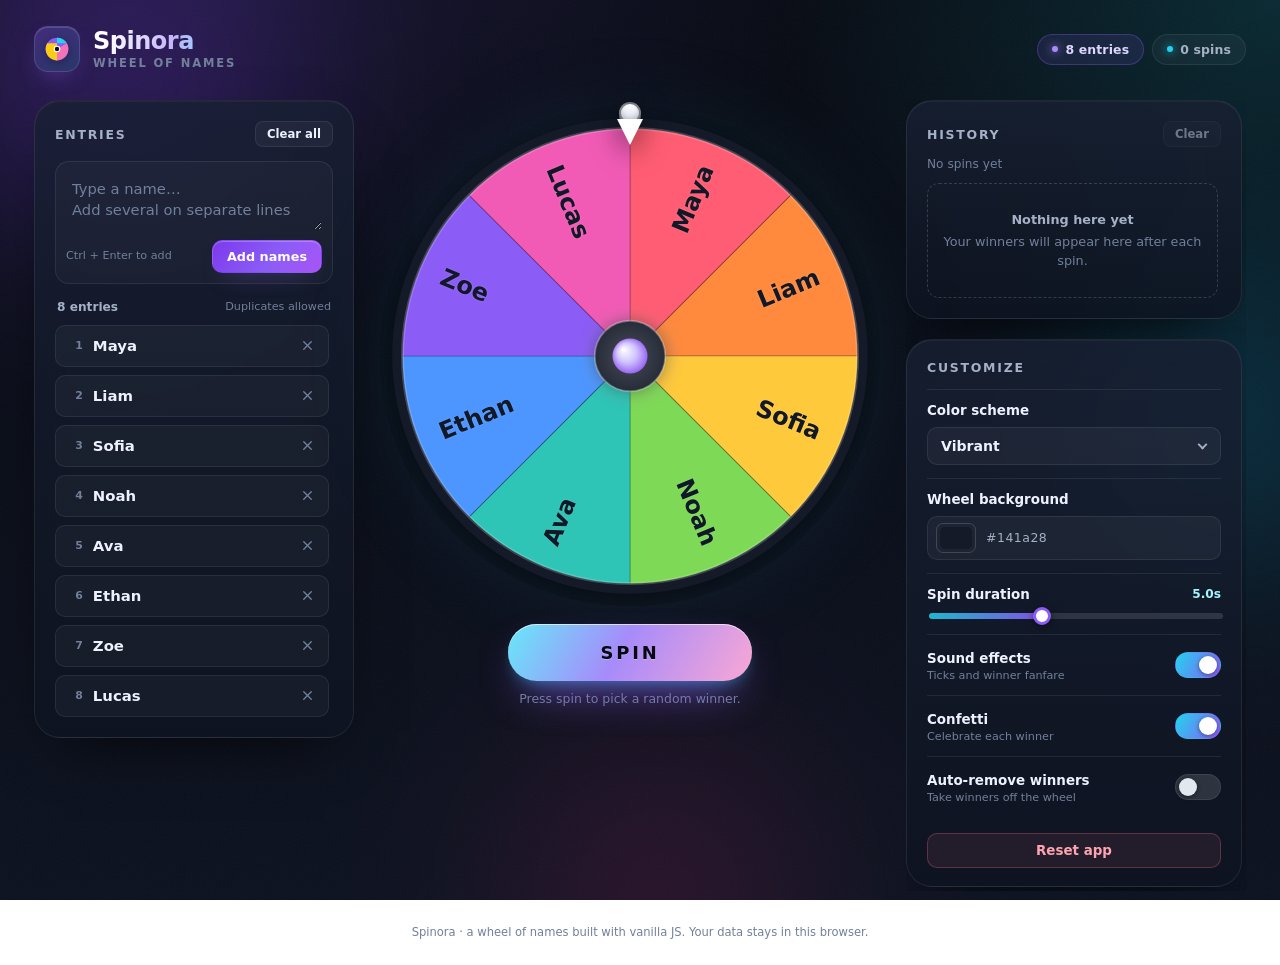
==== wheel-of-names/index.html @ d80add9f "spinner" ====
<!DOCTYPE html>
<html lang="en">
<head>
  <meta charset="UTF-8" />
  <meta name="viewport" content="width=device-width, initial-scale=1.0" />
  <meta name="theme-color" content="#0d111c" />
  <meta name="description" content="Spinora is a polished wheel of names. Add names, spin the wheel, and pick a random winner." />
  <title>Spinora — Wheel of Names</title>
  <link rel="icon" href="data:image/svg+xml,%3Csvg xmlns='http://www.w3.org/2000/svg' viewBox='0 0 32 32'%3E%3Ccircle cx='16' cy='16' r='14' fill='%238b5cf6'/%3E%3Cpath d='M16 2a14 14 0 0 1 12.1 7H16z' fill='%2322d3ee'/%3E%3Cpath d='M28.1 9A14 14 0 0 1 16 30v-14z' fill='%23f472b6'/%3E%3Ccircle cx='16' cy='16' r='3.5' fill='%23fff'/%3E%3C/svg%3E" />
  <link rel="stylesheet" href="css/style.css" />
</head>
<body>
  <a class="skip-link" href="#stage">Skip to the wheel</a>

  <div class="backdrop" aria-hidden="true">
    <span class="orb orb-1"></span>
    <span class="orb orb-2"></span>
    <span class="orb orb-3"></span>
    <span class="grain"></span>
  </div>

  <header class="app-header">
    <a class="brand" href="#" aria-label="Spinora home">
      <span class="brand-mark" aria-hidden="true">
        <svg viewBox="0 0 32 32" width="26" height="26" role="presentation">
          <circle cx="16" cy="16" r="14" fill="#8b5cf6"></circle>
          <path d="M16 2a14 14 0 0 1 12.1 7H16z" fill="#22d3ee"></path>
          <path d="M28.1 9A14 14 0 0 1 16 30v-14z" fill="#f472b6"></path>
          <path d="M16 30A14 14 0 0 1 3.9 9H16z" fill="#facc15"></path>
          <circle cx="16" cy="16" r="3.4" fill="#0d111c" stroke="#fff" stroke-width="1.4"></circle>
        </svg>
      </span>
      <span class="brand-text">
        <span class="brand-name">Spinora</span>
        <span class="brand-sub">Wheel of Names</span>
      </span>
    </a>

    <div class="header-meta">
      <span class="pill" id="entryPill" aria-live="polite">8 entries</span>
      <span class="pill pill-muted" id="spinCounterPill">0 spins</span>
    </div>
  </header>

  <main class="layout" id="main">
    <!-- ============ NAMES PANEL ============ -->
    <aside class="panel panel-names" id="namesPanel" aria-labelledby="namesTitle">
      <div class="panel-head">
        <h2 class="panel-title" id="namesTitle">Entries</h2>
        <button type="button" class="btn btn-ghost btn-sm" id="clearNames">Clear all</button>
      </div>

      <form class="add-form" id="addForm" autocomplete="off">
        <label class="sr-only" for="nameInput">Add names, one per line</label>
        <textarea
          id="nameInput"
          class="name-input-add"
          rows="2"
          maxlength="600"
          placeholder="Type a name…&#10;Add several on separate lines"
          spellcheck="false"
        ></textarea>
        <div class="add-row">
          <p class="hint">Ctrl + Enter to add</p>
          <button type="submit" class="btn btn-primary btn-add" id="addBtn">Add names</button>
        </div>
      </form>

      <div class="names-meta">
        <span id="namesCount" class="count-label" aria-live="polite">8 entries</span>
        <span class="hint">Duplicates allowed</span>
      </div>

      <ul class="names-list" id="namesList" aria-label="Wheel entries"></ul>
    </aside>

    <!-- ============ WHEEL STAGE ============ -->
    <section class="stage" id="stage" aria-labelledby="stageTitle">
      <h2 class="sr-only" id="stageTitle">Spinning wheel</h2>

      <div class="wheel-area">
        <div class="wheel-halo" aria-hidden="true"></div>
        <div class="pointer" aria-hidden="true">
          <span class="pointer-pin"></span>
          <span class="pointer-tip"></span>
        </div>
        <div class="wheel-wrap" id="wheelWrap">
          <canvas id="wheel" role="img" aria-label="Colorful spinning wheel with the current entries"></canvas>
        </div>
        <div class="wheel-center-aura" aria-hidden="true"></div>
      </div>

      <div class="stage-controls">
        <button type="button" class="spin-btn" id="spinBtn" aria-describedby="spinHint">
          <span class="spin-btn-label" id="spinBtnLabel">SPIN</span>
          <span class="spin-btn-shine" aria-hidden="true"></span>
        </button>
        <p class="spin-hint" id="spinHint">Press spin to pick a random winner.</p>
      </div>

      <div class="last-winner" id="lastWinner" hidden>
        <span class="last-winner-icon" aria-hidden="true">
          <svg viewBox="0 0 24 24" width="16" height="16" fill="none" stroke="currentColor" stroke-width="2" stroke-linecap="round" stroke-linejoin="round">
            <path d="M8 21h8M12 17v4M7 4h10v4a5 5 0 0 1-10 0V4Z"></path>
            <path d="M17 5h3v2a3 3 0 0 1-3 3M7 5H4v2a3 3 0 0 0 3 3"></path>
          </svg>
        </span>
        <span class="last-winner-text">Last winner</span>
        <strong class="last-winner-name" id="lastWinnerName"></strong>
      </div>
    </section>

    <!-- ============ SIDE: HISTORY + SETTINGS ============ -->
    <aside class="side-col">
      <section class="panel panel-history" id="historyPanel" aria-labelledby="historyTitle">
        <div class="panel-head">
          <h2 class="panel-title" id="historyTitle">History</h2>
          <button type="button" class="btn btn-ghost btn-sm" id="clearHistory">Clear</button>
        </div>
        <p class="panel-sub" id="historySub" aria-live="polite">No spins yet</p>
        <ol class="history-list" id="historyList" aria-label="Spin history"></ol>
      </section>

      <section class="panel panel-settings" id="settingsPanel" aria-labelledby="settingsTitle">
        <div class="panel-head">
          <h2 class="panel-title" id="settingsTitle">Customize</h2>
        </div>

        <div class="setting">
          <label class="setting-label" for="schemeSelect">Color scheme</label>
          <div class="select-wrap">
            <select id="schemeSelect" class="select">
              <option value="vibrant">Vibrant</option>
              <option value="pastel">Pastel</option>
              <option value="ocean">Ocean</option>
              <option value="sunset">Sunset</option>
              <option value="forest">Forest</option>
              <option value="candy">Candy</option>
            </select>
          </div>
        </div>

        <div class="setting setting-inline">
          <label class="setting-label" for="bgColor">Wheel background</label>
          <div class="color-control">
            <input type="color" id="bgColor" class="color-input" value="#141a28" aria-label="Wheel background color" />
            <span class="color-value" id="bgColorValue">#141a28</span>
          </div>
        </div>

        <div class="setting">
          <div class="setting-row">
            <label class="setting-label" for="durationRange">Spin duration</label>
            <output class="setting-value" id="durationValue" for="durationRange">5.0s</output>
          </div>
          <input type="range" id="durationRange" class="range" min="2" max="10" step="0.5" value="5" />
        </div>

        <div class="setting">
          <label class="toggle-row" for="soundToggle">
            <span class="toggle-text">
              <span class="setting-label">Sound effects</span>
              <span class="setting-desc">Ticks and winner fanfare</span>
            </span>
            <span class="switch">
              <input type="checkbox" id="soundToggle" checked />
              <span class="switch-track" aria-hidden="true"><span class="switch-thumb"></span></span>
            </span>
          </label>
        </div>

        <div class="setting">
          <label class="toggle-row" for="confettiToggle">
            <span class="toggle-text">
              <span class="setting-label">Confetti</span>
              <span class="setting-desc">Celebrate each winner</span>
            </span>
            <span class="switch">
              <input type="checkbox" id="confettiToggle" checked />
              <span class="switch-track" aria-hidden="true"><span class="switch-thumb"></span></span>
            </span>
          </label>
        </div>

        <div class="setting">
          <label class="toggle-row" for="autoRemoveToggle">
            <span class="toggle-text">
              <span class="setting-label">Auto-remove winners</span>
              <span class="setting-desc">Take winners off the wheel</span>
            </span>
            <span class="switch">
              <input type="checkbox" id="autoRemoveToggle" />
              <span class="switch-track" aria-hidden="true"><span class="switch-thumb"></span></span>
            </span>
          </label>
        </div>

        <button type="button" class="btn btn-danger btn-block" id="resetBtn">Reset app</button>
      </section>
    </aside>
  </main>

  <footer class="app-footer">
    <p>Spinora · a wheel of names built with vanilla JS. Your data stays in this browser.</p>
  </footer>

  <!-- ============ WINNER MODAL ============ -->
  <div class="modal-backdrop" id="winnerModal" hidden>
    <div class="modal" role="dialog" aria-modal="true" aria-labelledby="winnerTitle" aria-describedby="winnerNote">
      <div class="modal-burst" aria-hidden="true">
        <svg viewBox="0 0 120 120" width="84" height="84">
          <g fill="none" stroke-linecap="round">
            <circle cx="60" cy="60" r="34" stroke="url(#g1)" stroke-width="6" opacity="0.9"></circle>
            <path d="M60 14v10M60 96v10M14 60h10M96 60h10M27 27l7 7M86 86l7 7M93 27l-7 7M34 86l-7 7" stroke="url(#g2)" stroke-width="5"></path>
          </g>
          <defs>
            <linearGradient id="g1" x1="0" y1="0" x2="1" y2="1">
              <stop offset="0" stop-color="#8b5cf6"></stop>
              <stop offset="1" stop-color="#22d3ee"></stop>
            </linearGradient>
            <linearGradient id="g2" x1="0" y1="0" x2="1" y2="1">
              <stop offset="0" stop-color="#f472b6"></stop>
              <stop offset="1" stop-color="#facc15"></stop>
            </linearGradient>
          </defs>
        </svg>
      </div>

      <p class="modal-eyebrow" id="winnerSpin">Spin #1</p>
      <h2 class="winner-name" id="winnerTitle" aria-live="assertive">Winner</h2>
      <p class="winner-note" id="winnerNote"></p>

      <div class="modal-actions">
        <button type="button" class="btn btn-primary btn-lg" id="spinAgainBtn">Spin again</button>
        <button type="button" class="btn btn-ghost" id="removeWinnerBtn">Remove winner</button>
        <button type="button" class="btn btn-ghost" id="keepWinnerBtn">Keep winner</button>
      </div>
    </div>
  </div>

  <canvas id="confetti" aria-hidden="true"></canvas>
  <div class="toast" id="toast" role="status" aria-live="polite" hidden></div>

  <script src="js/storage.js"></script>
  <script src="js/names.js"></script>
  <script src="js/wheel.js"></script>
  <script src="js/history.js"></script>
  <script src="js/app.js"></script>
</body>
</html>
---- wheel-of-names/css/style.css ----
/* =========================================================
   Spinora — Wheel of Names
   Design tokens
   ========================================================= */
:root {
  --bg: #080b13;
  --bg-2: #0d1220;
  --panel: rgba(19, 26, 42, 0.72);
  --panel-solid: #121a2b;
  --panel-2: rgba(255, 255, 255, 0.035);
  --border: rgba(255, 255, 255, 0.08);
  --border-strong: rgba(255, 255, 255, 0.16);
  --text: #eef2ff;
  --muted: #a5b1c6;
  --muted-2: #71809b;
  --accent: #8b5cf6;
  --accent-2: #22d3ee;
  --pink: #f472b6;
  --yellow: #facc15;
  --danger: #fb7185;
  --radius-xl: 26px;
  --radius-lg: 20px;
  --radius-md: 14px;
  --radius-sm: 10px;
  --shadow-panel: 0 24px 60px -30px rgba(0, 0, 0, 0.9), inset 0 1px 0 rgba(255, 255, 255, 0.04);
  --shadow-pop: 0 30px 80px -24px rgba(0, 0, 0, 0.85);
  --font: "Segoe UI", system-ui, -apple-system, "Helvetica Neue", Arial, sans-serif;
  --font-display: "Segoe UI", system-ui, -apple-system, "Helvetica Neue", Arial, sans-serif;
  --ease-out: cubic-bezier(0.22, 1, 0.36, 1);
}

/* =========================================================
   Base
   ========================================================= */
*,
*::before,
*::after {
  box-sizing: border-box;
}

html {
  -webkit-text-size-adjust: 100%;
}

body {
  margin: 0;
  min-height: 100vh;
  display: flex;
  flex-direction: column;
  font-family: var(--font);
  color: var(--text);
  background: radial-gradient(1200px 700px at 15% -10%, #1a1636 0%, transparent 55%),
    radial-gradient(1000px 700px at 100% 0%, #0a2a33 0%, transparent 50%),
    linear-gradient(180deg, var(--bg) 0%, var(--bg-2) 100%);
  background-attachment: fixed;
  overflow-x: hidden;
  -webkit-font-smoothing: antialiased;
  text-rendering: optimizeLegibility;
}

h1, h2, h3, p {
  margin: 0;
}

button,
input,
textarea,
select {
  font: inherit;
  color: inherit;
}

button {
  -webkit-tap-highlight-color: transparent;
}

ul, ol {
  margin: 0;
  padding: 0;
  list-style: none;
}

canvas {
  display: block;
}

::selection {
  background: rgba(139, 92, 246, 0.45);
  color: #fff;
}

/* Scrollbars */
* {
  scrollbar-width: thin;
  scrollbar-color: rgba(255, 255, 255, 0.18) transparent;
}
*::-webkit-scrollbar {
  width: 8px;
  height: 8px;
}
*::-webkit-scrollbar-thumb {
  background: rgba(255, 255, 255, 0.16);
  border-radius: 999px;
}
*::-webkit-scrollbar-thumb:hover {
  background: rgba(255, 255, 255, 0.28);
}
*::-webkit-scrollbar-track {
  background: transparent;
}

/* Utilities */
.sr-only {
  position: absolute;
  width: 1px;
  height: 1px;
  padding: 0;
  margin: -1px;
  overflow: hidden;
  clip: rect(0, 0, 0, 0);
  white-space: nowrap;
  border: 0;
}

.skip-link {
  position: fixed;
  top: -100px;
  left: 16px;
  z-index: 200;
  padding: 12px 18px;
  border-radius: 12px;
  background: #fff;
  color: #0b0f19;
  font-weight: 700;
  text-decoration: none;
  transition: top 0.2s var(--ease-out);
}
.skip-link:focus {
  top: 14px;
}

:focus-visible {
  outline: 2px solid var(--accent-2);
  outline-offset: 3px;
  border-radius: 8px;
}

/* =========================================================
   Backdrop decoration
   ========================================================= */
.backdrop {
  position: fixed;
  inset: 0;
  pointer-events: none;
  overflow: hidden;
  z-index: 0;
}

.orb {
  position: absolute;
  border-radius: 50%;
  filter: blur(90px);
  opacity: 0.4;
  animation: orbFloat 18s ease-in-out infinite alternate;
}
.orb-1 {
  width: 520px;
  height: 520px;
  top: -180px;
  left: -140px;
  background: radial-gradient(circle, #7c3aed 0%, transparent 70%);
}
.orb-2 {
  width: 460px;
  height: 460px;
  top: 20%;
  right: -180px;
  background: radial-gradient(circle, #0891b2 0%, transparent 70%);
  animation-delay: -6s;
}
.orb-3 {
  width: 420px;
  height: 420px;
  bottom: -200px;
  left: 35%;
  background: radial-gradient(circle, #db2777 0%, transparent 70%);
  animation-delay: -11s;
  opacity: 0.25;
}

.grain {
  position: absolute;
  inset: 0;
  opacity: 0.035;
  background-image: url("data:image/svg+xml,%3Csvg xmlns='http://www.w3.org/2000/svg' width='140' height='140'%3E%3Cfilter id='n'%3E%3CfeTurbulence type='fractalNoise' baseFrequency='0.9' numOctaves='2'/%3E%3C/filter%3E%3Crect width='140' height='140' filter='url(%23n)' opacity='1'/%3E%3C/svg%3E");
}

@keyframes orbFloat {
  from { transform: translate3d(0, 0, 0) scale(1); }
  to { transform: translate3d(30px, -40px, 0) scale(1.08); }
}

/* =========================================================
   Header
   ========================================================= */
.app-header {
  position: relative;
  z-index: 2;
  width: 100%;
  max-width: 1480px;
  margin: 0 auto;
  padding: 26px 34px 10px;
  display: flex;
  align-items: center;
  justify-content: space-between;
  gap: 18px;
}

.brand {
  display: inline-flex;
  align-items: center;
  gap: 13px;
  text-decoration: none;
  color: inherit;
  border-radius: 14px;
}

.brand-mark {
  display: grid;
  place-items: center;
  width: 46px;
  height: 46px;
  border-radius: 14px;
  background: linear-gradient(145deg, rgba(139, 92, 246, 0.28), rgba(34, 211, 238, 0.16));
  border: 1px solid rgba(255, 255, 255, 0.12);
  box-shadow: inset 0 1px 0 rgba(255, 255, 255, 0.14), 0 10px 24px -12px rgba(139, 92, 246, 0.7);
  flex: 0 0 auto;
}
.brand-mark svg {
  filter: drop-shadow(0 2px 6px rgba(0, 0, 0, 0.35));
}

.brand-text {
  display: flex;
  flex-direction: column;
  line-height: 1.05;
}
.brand-name {
  font-family: var(--font-display);
  font-size: 1.5rem;
  font-weight: 800;
  letter-spacing: -0.02em;
  background: linear-gradient(100deg, #fff 10%, #c4b5fd 55%, #67e8f9 100%);
  -webkit-background-clip: text;
  background-clip: text;
  color: transparent;
}
.brand-sub {
  margin-top: 3px;
  font-size: 0.72rem;
  font-weight: 600;
  letter-spacing: 0.16em;
  text-transform: uppercase;
  color: var(--muted-2);
}

.header-meta {
  display: flex;
  align-items: center;
  gap: 8px;
  flex-wrap: wrap;
  justify-content: flex-end;
}

.pill {
  display: inline-flex;
  align-items: center;
  gap: 7px;
  padding: 7px 14px;
  border-radius: 999px;
  border: 1px solid rgba(139, 92, 246, 0.32);
  background: rgba(139, 92, 246, 0.12);
  color: #ddd6fe;
  font-size: 0.78rem;
  font-weight: 650;
  letter-spacing: 0.01em;
  white-space: nowrap;
}
.pill::before {
  content: "";
  width: 6px;
  height: 6px;
  border-radius: 50%;
  background: #a78bfa;
  box-shadow: 0 0 10px #a78bfa;
}
.pill-muted {
  border-color: var(--border);
  background: rgba(255, 255, 255, 0.04);
  color: var(--muted);
}
.pill-muted::before {
  background: var(--accent-2);
  box-shadow: 0 0 10px var(--accent-2);
}

/* =========================================================
   Layout
   ========================================================= */
.layout {
  position: relative;
  z-index: 1;
  flex: 1;
  width: 100%;
  max-width: 1480px;
  margin: 0 auto;
  padding: 18px 34px 34px;
  display: grid;
  grid-template-columns: 320px minmax(0, 1fr) 340px;
  gap: 26px;
  align-items: start;
}

/* =========================================================
   Panels
   ========================================================= */
.panel {
  background: linear-gradient(180deg, rgba(24, 32, 51, 0.82), rgba(14, 20, 33, 0.82));
  border: 1px solid var(--border);
  border-radius: var(--radius-xl);
  box-shadow: var(--shadow-panel);
  backdrop-filter: blur(18px);
  -webkit-backdrop-filter: blur(18px);
  padding: 20px;
}

.panel-head {
  display: flex;
  align-items: center;
  justify-content: space-between;
  gap: 12px;
  margin-bottom: 14px;
}

.panel-title {
  font-size: 0.78rem;
  font-weight: 750;
  letter-spacing: 0.14em;
  text-transform: uppercase;
  color: var(--muted);
}

.panel-sub {
  font-size: 0.76rem;
  color: var(--muted-2);
  margin: -4px 0 12px;
}

/* Names panel */
.panel-names {
  position: sticky;
  top: 22px;
  display: flex;
  flex-direction: column;
  max-height: calc(100vh - 44px);
  min-height: 460px;
}

.add-form {
  background: rgba(255, 255, 255, 0.028);
  border: 1px solid var(--border);
  border-radius: var(--radius-md);
  padding: 10px;
  transition: border-color 0.18s, background 0.18s;
}
.add-form:focus-within {
  border-color: rgba(139, 92, 246, 0.55);
  background: rgba(139, 92, 246, 0.06);
}

.name-input-add {
  width: 100%;
  resize: vertical;
  min-height: 58px;
  max-height: 150px;
  border: 0;
  background: transparent;
  padding: 6px;
  font-size: 0.92rem;
  line-height: 1.45;
  outline: none;
  color: var(--text);
}
.name-input-add::placeholder {
  color: var(--muted-2);
}

.add-row {
  display: flex;
  align-items: center;
  justify-content: space-between;
  gap: 10px;
  margin-top: 6px;
}

.hint {
  font-size: 0.7rem;
  color: var(--muted-2);
  line-height: 1.3;
}

.names-meta {
  display: flex;
  align-items: center;
  justify-content: space-between;
  gap: 10px;
  margin: 16px 2px 10px;
}
.count-label {
  font-size: 0.76rem;
  font-weight: 650;
  color: var(--muted);
}

.names-list {
  flex: 1;
  min-height: 0;
  overflow-y: auto;
  display: flex;
  flex-direction: column;
  gap: 8px;
  padding-right: 4px;
  overscroll-behavior: contain;
}

.name-row {
  display: flex;
  align-items: center;
  gap: 6px;
  padding: 3px 6px 3px 10px;
  background: var(--panel-2);
  border: 1px solid var(--border);
  border-radius: var(--radius-sm);
  transition: border-color 0.15s, background 0.15s, transform 0.15s;
  animation: rowIn 0.24s var(--ease-out);
}
.name-row:hover {
  background: rgba(255, 255, 255, 0.055);
}
.name-row:focus-within {
  border-color: rgba(139, 92, 246, 0.6);
  background: rgba(139, 92, 246, 0.09);
}

.name-index {
  flex: 0 0 auto;
  min-width: 1.55em;
  text-align: right;
  font-size: 0.68rem;
  font-weight: 700;
  font-variant-numeric: tabular-nums;
  color: var(--muted-2);
}

.name-input {
  flex: 1;
  min-width: 0;
  padding: 8px 4px;
  border: 0;
  background: transparent;
  font-size: 0.93rem;
  font-weight: 550;
  outline: none;
  color: var(--text);
}

.name-delete {
  flex: 0 0 auto;
  display: grid;
  place-items: center;
  width: 30px;
  height: 30px;
  border: 0;
  border-radius: 8px;
  background: transparent;
  color: var(--muted-2);
  cursor: pointer;
  transition: background 0.15s, color 0.15s, transform 0.15s;
}
.name-delete:hover {
  background: rgba(251, 113, 133, 0.14);
  color: #fda4af;
}
.name-delete:active {
  transform: scale(0.92);
}
.name-delete svg {
  width: 15px;
  height: 15px;
}

.names-empty {
  display: flex;
  flex-direction: column;
  align-items: center;
  justify-content: center;
  gap: 6px;
  padding: 34px 16px;
  text-align: center;
  border: 1px dashed var(--border-strong);
  border-radius: var(--radius-md);
  color: var(--muted-2);
  font-size: 0.82rem;
  line-height: 1.5;
}
.names-empty strong {
  color: var(--muted);
  font-weight: 650;
}

.is-locked .name-input,
.is-locked .name-input-add,
.is-locked .name-delete,
.is-locked .btn-add,
.is-locked #clearNames {
  pointer-events: none;
  opacity: 0.5;
}

@keyframes rowIn {
  from { opacity: 0; transform: translateY(-4px); }
  to { opacity: 1; transform: none; }
}

/* =========================================================
   Stage / wheel
   ========================================================= */
.stage {
  display: flex;
  flex-direction: column;
  align-items: center;
  gap: 18px;
  padding-top: 6px;
  min-width: 0;
}

.wheel-area {
  position: relative;
  width: min(100%, 620px);
  aspect-ratio: 1 / 1;
  display: grid;
  place-items: center;
  isolation: isolate;
}

.wheel-halo {
  position: absolute;
  inset: -6%;
  border-radius: 50%;
  background:
    radial-gradient(circle at 50% 50%, rgba(139, 92, 246, 0.35) 0%, rgba(34, 211, 238, 0.12) 42%, transparent 68%);
  filter: blur(42px);
  z-index: 0;
  animation: haloPulse 7s ease-in-out infinite;
}

@keyframes haloPulse {
  0%, 100% { opacity: 0.75; transform: scale(1); }
  50% { opacity: 1; transform: scale(1.035); }
}

.wheel-wrap {
  position: relative;
  z-index: 1;
  width: 100%;
  height: 100%;
  border-radius: 50%;
}

#wheel {
  width: 100%;
  height: 100%;
  border-radius: 50%;
  touch-action: manipulation;
}

.wheel-center-aura {
  position: absolute;
  left: 50%;
  top: 50%;
  width: 22%;
  height: 22%;
  transform: translate(-50%, -50%);
  border-radius: 50%;
  background: radial-gradient(circle, rgba(255, 255, 255, 0.22) 0%, transparent 70%);
  pointer-events: none;
  z-index: 2;
}

/* Pointer */
.pointer {
  position: absolute;
  top: -4px;
  left: 50%;
  transform: translateX(-50%);
  z-index: 5;
  display: flex;
  flex-direction: column;
  align-items: center;
  filter: drop-shadow(0 10px 14px rgba(0, 0, 0, 0.55));
  pointer-events: none;
}
.pointer-pin {
  width: 22px;
  height: 22px;
  border-radius: 50%;
  background: linear-gradient(180deg, #ffffff 0%, #d7dcea 100%);
  border: 2px solid rgba(10, 14, 23, 0.5);
  box-shadow: inset 0 -3px 5px rgba(0, 0, 0, 0.18), 0 2px 0 rgba(255, 255, 255, 0.4);
}
.pointer-tip {
  width: 0;
  height: 0;
  margin-top: -5px;
  border-left: 13px solid transparent;
  border-right: 13px solid transparent;
  border-top: 26px solid #ffffff;
}

/* Stage controls */
.stage-controls {
  display: flex;
  flex-direction: column;
  align-items: center;
  gap: 10px;
  width: 100%;
}

.spin-btn {
  position: relative;
  width: 244px;
  max-width: 100%;
  padding: 18px 38px;
  border: 0;
  border-radius: 999px;
  cursor: pointer;
  font-family: var(--font-display);
  font-size: 1.12rem;
  font-weight: 850;
  letter-spacing: 0.16em;
  color: #070a12;
  background: linear-gradient(120deg, #67e8f9 0%, #a78bfa 46%, #f9a8d4 100%);
  box-shadow:
    0 20px 44px -16px rgba(139, 92, 246, 0.9),
    0 8px 18px -10px rgba(34, 211, 238, 0.8),
    inset 0 1px 0 rgba(255, 255, 255, 0.65);
  overflow: hidden;
  transition: transform 0.18s var(--ease-out), box-shadow 0.18s var(--ease-out), filter 0.18s;
  text-shadow: 0 1px 0 rgba(255, 255, 255, 0.25);
}
.spin-btn:hover:not(:disabled) {
  transform: translateY(-2px) scale(1.015);
  box-shadow:
    0 26px 54px -16px rgba(139, 92, 246, 1),
    0 10px 24px -10px rgba(34, 211, 238, 0.9),
    inset 0 1px 0 rgba(255, 255, 255, 0.7);
}
.spin-btn:active:not(:disabled) {
  transform: translateY(0) scale(0.985);
}
.spin-btn:disabled {
  cursor: not-allowed;
  filter: saturate(0.6) brightness(0.82);
  box-shadow: 0 14px 30px -18px rgba(0, 0, 0, 0.8);
}
.spin-btn-label {
  position: relative;
  z-index: 2;
}
.spin-btn-shine {
  position: absolute;
  top: -60%;
  left: -40%;
  width: 34%;
  height: 220%;
  background: linear-gradient(90deg, transparent, rgba(255, 255, 255, 0.55), transparent);
  transform: rotate(18deg);
  animation: btnShine 3.6s ease-in-out infinite;
  z-index: 1;
  pointer-events: none;
}
@keyframes btnShine {
  0%, 55% { left: -45%; }
  85%, 100% { left: 125%; }
}
.spin-btn.is-spinning .spin-btn-shine {
  animation-duration: 1s;
}

.spin-hint {
  font-size: 0.78rem;
  color: var(--muted-2);
  text-align: center;
  min-height: 1.1em;
}

.last-winner {
  display: inline-flex;
  align-items: center;
  gap: 9px;
  padding: 9px 16px;
  border-radius: 999px;
  background: linear-gradient(90deg, rgba(250, 204, 21, 0.12), rgba(244, 114, 182, 0.1));
  border: 1px solid rgba(250, 204, 21, 0.28);
  color: #fde68a;
  font-size: 0.82rem;
  animation: popIn 0.4s var(--ease-out);
  max-width: 100%;
}
.last-winner[hidden] {
  display: none;
}
.last-winner-icon {
  display: grid;
  place-items: center;
  color: var(--yellow);
}
.last-winner-text {
  color: rgba(253, 230, 138, 0.7);
  font-weight: 600;
}
.last-winner-name {
  font-weight: 800;
  color: #fef9c3;
  overflow: hidden;
  text-overflow: ellipsis;
  white-space: nowrap;
  max-width: 36ch;
}

@keyframes popIn {
  from { opacity: 0; transform: translateY(6px) scale(0.94); }
  to { opacity: 1; transform: none; }
}

/* =========================================================
   Side column
   ========================================================= */
.side-col {
  position: sticky;
  top: 22px;
  display: flex;
  flex-direction: column;
  gap: 20px;
  max-height: calc(100vh - 44px);
  overflow-y: auto;
  padding-right: 4px;
  padding-bottom: 4px;
  overscroll-behavior: contain;
}

.panel-history {
  display: flex;
  flex-direction: column;
  min-height: 0;
}

.history-list {
  display: flex;
  flex-direction: column;
  gap: 7px;
  max-height: 300px;
  overflow-y: auto;
  padding-right: 3px;
  overscroll-behavior: contain;
}

.history-item {
  display: grid;
  grid-template-columns: auto minmax(0, 1fr) auto;
  align-items: center;
  gap: 10px;
  padding: 9px 12px;
  border-radius: 11px;
  background: rgba(255, 255, 255, 0.032);
  border: 1px solid var(--border);
  animation: rowIn 0.26s var(--ease-out);
}
.history-item.is-latest {
  background: linear-gradient(90deg, rgba(250, 204, 21, 0.1), rgba(255, 255, 255, 0.03));
  border-color: rgba(250, 204, 21, 0.28);
}
.history-spin {
  font-size: 0.68rem;
  font-weight: 750;
  font-variant-numeric: tabular-nums;
  padding: 3px 8px;
  border-radius: 999px;
  color: #a5f3fc;
  background: rgba(34, 211, 238, 0.1);
  border: 1px solid rgba(34, 211, 238, 0.18);
  white-space: nowrap;
}
.history-item.is-latest .history-spin {
  color: #fef08a;
  background: rgba(250, 204, 21, 0.14);
  border-color: rgba(250, 204, 21, 0.3);
}
.history-name {
  font-weight: 650;
  font-size: 0.9rem;
  overflow: hidden;
  text-overflow: ellipsis;
  white-space: nowrap;
}
.history-time {
  font-size: 0.68rem;
  color: var(--muted-2);
  white-space: nowrap;
  font-variant-numeric: tabular-nums;
}
.history-empty {
  padding: 26px 14px;
  text-align: center;
  color: var(--muted-2);
  font-size: 0.8rem;
  line-height: 1.5;
  border: 1px dashed var(--border-strong);
  border-radius: 12px;
}
.history-empty strong {
  display: block;
  color: var(--muted);
  font-weight: 650;
  margin-bottom: 3px;
}

/* =========================================================
   Settings
   ========================================================= */
.panel-settings {
  padding-bottom: 18px;
}

.setting {
  display: flex;
  flex-direction: column;
  gap: 9px;
  padding: 13px 0;
  border-top: 1px solid var(--border);
}
.setting:first-of-type {
  border-top: 0;
  padding-top: 2px;
}

.setting-label {
  font-size: 0.84rem;
  font-weight: 650;
  color: var(--text);
}
.setting-desc {
  display: block;
  margin-top: 2px;
  font-size: 0.7rem;
  font-weight: 450;
  color: var(--muted-2);
}
.setting-row {
  display: flex;
  align-items: center;
  justify-content: space-between;
  gap: 10px;
}
.setting-value {
  font-size: 0.76rem;
  font-weight: 750;
  font-variant-numeric: tabular-nums;
  color: #a5f3fc;
}

.select-wrap {
  position: relative;
}
.select {
  width: 100%;
  appearance: none;
  -webkit-appearance: none;
  padding: 10px 38px 10px 13px;
  border-radius: var(--radius-sm);
  border: 1px solid var(--border);
  background: rgba(255, 255, 255, 0.045);
  color: var(--text);
  font-size: 0.88rem;
  font-weight: 550;
  cursor: pointer;
  transition: border-color 0.16s, background 0.16s;
}
.select:hover {
  background: rgba(255, 255, 255, 0.075);
}
.select:focus-visible {
  outline: 2px solid var(--accent-2);
  outline-offset: 2px;
}
.select-wrap::after {
  content: "";
  position: absolute;
  right: 15px;
  top: 50%;
  width: 7px;
  height: 7px;
  border-right: 2px solid var(--muted);
  border-bottom: 2px solid var(--muted);
  transform: translateY(-70%) rotate(45deg);
  pointer-events: none;
}

.color-control {
  display: flex;
  align-items: center;
  gap: 10px;
  padding: 6px 8px;
  border: 1px solid var(--border);
  border-radius: var(--radius-sm);
  background: rgba(255, 255, 255, 0.045);
}
.color-input {
  width: 40px;
  height: 30px;
  padding: 0;
  border: 1px solid var(--border-strong);
  border-radius: 7px;
  background: transparent;
  cursor: pointer;
}
.color-input::-webkit-color-swatch-wrapper {
  padding: 3px;
}
.color-input::-webkit-color-swatch {
  border: 0;
  border-radius: 5px;
}
.color-input::-moz-color-swatch {
  border: 0;
  border-radius: 5px;
}
.color-value {
  font-size: 0.78rem;
  font-variant-numeric: tabular-nums;
  letter-spacing: 0.04em;
  color: var(--muted);
}

.range {
  width: 100%;
  height: 6px;
  border-radius: 999px;
  appearance: none;
  -webkit-appearance: none;
  background: linear-gradient(90deg, rgba(34, 211, 238, 0.55), rgba(139, 92, 246, 0.6));
  cursor: pointer;
}
.range::-webkit-slider-thumb {
  appearance: none;
  -webkit-appearance: none;
  width: 18px;
  height: 18px;
  border-radius: 50%;
  background: #fff;
  border: 3px solid #8b5cf6;
  box-shadow: 0 2px 8px rgba(0, 0, 0, 0.5);
}
.range::-moz-range-thumb {
  width: 14px;
  height: 14px;
  border-radius: 50%;
  background: #fff;
  border: 3px solid #8b5cf6;
  box-shadow: 0 2px 8px rgba(0, 0, 0, 0.5);
}

.toggle-row {
  display: flex;
  align-items: center;
  justify-content: space-between;
  gap: 14px;
  cursor: pointer;
}
.toggle-text {
  min-width: 0;
}

.switch {
  position: relative;
  flex: 0 0 auto;
  width: 46px;
  height: 26px;
}
.switch input {
  position: absolute;
  inset: 0;
  width: 100%;
  height: 100%;
  margin: 0;
  opacity: 0;
  cursor: pointer;
  z-index: 2;
}
.switch-track {
  position: absolute;
  inset: 0;
  border-radius: 999px;
  background: rgba(255, 255, 255, 0.13);
  border: 1px solid var(--border);
  transition: background 0.2s, border-color 0.2s;
}
.switch-thumb {
  position: absolute;
  top: 3px;
  left: 3px;
  width: 18px;
  height: 18px;
  border-radius: 50%;
  background: #e2e8f0;
  box-shadow: 0 1px 4px rgba(0, 0, 0, 0.45);
  transition: transform 0.22s var(--ease-out), background 0.2s;
}
.switch input:checked + .switch-track {
  background: linear-gradient(120deg, #22d3ee, #8b5cf6);
  border-color: transparent;
}
.switch input:checked + .switch-track .switch-thumb {
  transform: translateX(20px);
  background: #fff;
}
.switch input:focus-visible + .switch-track {
  outline: 2px solid var(--accent-2);
  outline-offset: 3px;
}

/* =========================================================
   Buttons
   ========================================================= */
.btn {
  display: inline-flex;
  align-items: center;
  justify-content: center;
  gap: 8px;
  padding: 9px 15px;
  border: 1px solid transparent;
  border-radius: var(--radius-sm);
  background: transparent;
  color: var(--text);
  font-size: 0.84rem;
  font-weight: 650;
  cursor: pointer;
  transition: background 0.16s, border-color 0.16s, transform 0.16s, box-shadow 0.16s, opacity 0.16s;
  user-select: none;
}
.btn:active:not(:disabled) {
  transform: translateY(1px);
}
.btn:disabled {
  opacity: 0.42;
  cursor: not-allowed;
}

.btn-primary {
  background: linear-gradient(130deg, #7c3aed, #8b5cf6 55%, #a855f7);
  color: #fff;
  box-shadow: 0 10px 24px -14px rgba(139, 92, 246, 0.9), inset 0 1px 0 rgba(255, 255, 255, 0.25);
}
.btn-primary:hover:not(:disabled) {
  background: linear-gradient(130deg, #8b5cf6, #a78bfa 55%, #c084fc);
  box-shadow: 0 14px 30px -14px rgba(139, 92, 246, 1);
}

.btn-ghost {
  background: rgba(255, 255, 255, 0.045);
  border-color: var(--border);
  color: var(--text);
}
.btn-ghost:hover:not(:disabled) {
  background: rgba(255, 255, 255, 0.09);
  border-color: var(--border-strong);
}

.btn-danger {
  background: rgba(251, 113, 133, 0.09);
  border-color: rgba(251, 113, 133, 0.28);
  color: #fda4af;
}
.btn-danger:hover:not(:disabled) {
  background: rgba(251, 113, 133, 0.16);
  border-color: rgba(251, 113, 133, 0.42);
}

.btn-sm {
  padding: 5px 11px;
  font-size: 0.73rem;
  border-radius: 8px;
}
.btn-lg {
  padding: 13px 22px;
  font-size: 0.95rem;
}
.btn-block {
  width: 100%;
  margin-top: 16px;
}
.btn-add {
  padding: 8px 14px;
  font-size: 0.8rem;
  flex: 0 0 auto;
}
.btn.is-busy {
  pointer-events: none;
  opacity: 0.6;
}

/* =========================================================
   Footer
   ========================================================= */
.app-footer {
  position: relative;
  z-index: 1;
  width: 100%;
  max-width: 1480px;
  margin: 0 auto;
  padding: 0 34px 26px;
  text-align: center;
  font-size: 0.72rem;
  color: var(--muted-2);
}

/* =========================================================
   Winner modal
   ========================================================= */
.modal-backdrop {
  position: fixed;
  inset: 0;
  z-index: 60;
  display: grid;
  place-items: center;
  padding: 22px;
  background: rgba(4, 7, 14, 0.68);
  backdrop-filter: blur(10px);
  -webkit-backdrop-filter: blur(10px);
  opacity: 0;
  transition: opacity 0.22s ease;
}
.modal-backdrop[hidden] {
  display: none;
}
.modal-backdrop.is-open {
  opacity: 1;
}

.modal {
  position: relative;
  width: min(460px, 100%);
  padding: 30px 28px 26px;
  text-align: center;
  border-radius: 30px;
  border: 1px solid var(--border-strong);
  background:
    radial-gradient(120% 100% at 50% 0%, rgba(139, 92, 246, 0.22) 0%, transparent 55%),
    linear-gradient(180deg, rgba(31, 41, 64, 0.98), rgba(15, 21, 35, 0.99));
  box-shadow: var(--shadow-pop), inset 0 1px 0 rgba(255, 255, 255, 0.1);
  transform: translateY(16px) scale(0.94);
  opacity: 0;
  transition: transform 0.3s var(--ease-out), opacity 0.24s ease;
  max-height: calc(100vh - 44px);
  overflow-y: auto;
}
.modal-backdrop.is-open .modal {
  transform: none;
  opacity: 1;
}

.modal-burst {
  display: grid;
  place-items: center;
  margin: -4px auto 6px;
  width: 84px;
  height: 84px;
  animation: burstSpin 14s linear infinite;
}
@keyframes burstSpin {
  to { transform: rotate(360deg); }
}

.modal-eyebrow {
  font-size: 0.7rem;
  font-weight: 750;
  letter-spacing: 0.22em;
  text-transform: uppercase;
  color: var(--accent-2);
}

.winner-name {
  margin: 8px 0 8px;
  font-family: var(--font-display);
  font-size: clamp(2rem, 6vw, 2.9rem);
  font-weight: 850;
  line-height: 1.04;
  letter-spacing: -0.02em;
  word-break: break-word;
  background: linear-gradient(110deg, #ffffff 10%, #ddd6fe 45%, #67e8f9 90%);
  -webkit-background-clip: text;
  background-clip: text;
  color: transparent;
  filter: drop-shadow(0 4px 18px rgba(139, 92, 246, 0.35));
}

.winner-note {
  font-size: 0.82rem;
  line-height: 1.5;
  color: var(--muted);
  min-height: 1.2em;
}
.winner-note:empty {
  display: none;
}

.modal-actions {
  display: grid;
  grid-template-columns: 1fr 1fr;
  gap: 10px;
  margin-top: 24px;
}
.modal-actions .btn {
  width: 100%;
}
#spinAgainBtn {
  grid-column: 1 / -1;
}
.modal-actions .btn-wide {
  grid-column: 1 / -1;
}
#removeWinnerBtn[hidden],
#keepWinnerBtn[hidden],
#doneWinnerBtn[hidden] {
  display: none;
}

/* =========================================================
   Confetti + toast
   ========================================================= */
#confetti {
  position: fixed;
  inset: 0;
  width: 100%;
  height: 100%;
  z-index: 55;
  pointer-events: none;
}

.toast {
  position: fixed;
  left: 50%;
  bottom: 26px;
  z-index: 90;
  transform: translate(-50%, 14px);
  max-width: min(92vw, 380px);
  padding: 12px 18px;
  border-radius: 13px;
  background: rgba(22, 30, 48, 0.97);
  border: 1px solid var(--border-strong);
  box-shadow: var(--shadow-pop);
  color: var(--text);
  font-size: 0.82rem;
  font-weight: 550;
  text-align: center;
  opacity: 0;
  transition: opacity 0.22s, transform 0.22s var(--ease-out);
  pointer-events: none;
}
.toast.is-visible {
  opacity: 1;
  transform: translate(-50%, 0);
}
.toast[hidden] {
  display: none;
}

/* =========================================================
   Responsive
   ========================================================= */
@media (max-width: 1240px) {
  .layout {
    grid-template-columns: 300px minmax(0, 1fr);
  }
  .side-col {
    grid-column: 1 / -1;
    position: static;
    max-height: none;
    overflow: visible;
    display: grid;
    grid-template-columns: 1fr 1fr;
    gap: 22px;
    align-items: start;
  }
  .history-list {
    max-height: 260px;
  }
  .panel-names {
    max-height: calc(100vh - 44px);
  }
}

@media (max-width: 980px) {
  .app-header {
    padding: 22px 22px 8px;
  }
  .layout {
    grid-template-columns: 1fr;
    padding: 14px 22px 30px;
    gap: 22px;
  }
  .panel-names {
    position: static;
    max-height: none;
    min-height: 0;
    order: 1;
  }
  .names-list {
    max-height: 300px;
  }
  .stage {
    order: 2;
  }
  .side-col {
    order: 3;
    grid-template-columns: 1fr;
    gap: 22px;
  }
  .history-list {
    max-height: 280px;
  }
  .wheel-area {
    width: min(100%, 540px);
  }
}

@media (max-width: 560px) {
  .app-header {
    padding: 18px 16px 6px;
    gap: 12px;
  }
  .brand-mark {
    width: 40px;
    height: 40px;
    border-radius: 12px;
  }
  .brand-name {
    font-size: 1.28rem;
  }
  .brand-sub {
    font-size: 0.62rem;
    letter-spacing: 0.13em;
  }
  .header-meta {
    gap: 6px;
  }
  .pill {
    padding: 6px 10px;
    font-size: 0.7rem;
  }
  .pill-muted {
    display: none;
  }
  .layout {
    padding: 12px 14px 26px;
    gap: 18px;
  }
  .panel {
    padding: 16px;
    border-radius: 22px;
  }
  .wheel-area {
    width: 100%;
  }
  .spin-btn {
    width: 100%;
    max-width: 330px;
    padding: 16px 28px;
  }
  .last-winner {
    width: 100%;
    justify-content: center;
  }
  .last-winner-name {
    max-width: 40vw;
  }
  .modal {
    padding: 24px 18px 20px;
    border-radius: 24px;
  }
  .modal-actions {
    grid-template-columns: 1fr;
  }
  #spinAgainBtn {
    grid-column: auto;
  }
  .modal-actions .btn {
    padding: 12px 16px;
  }
  .app-footer {
    padding: 0 16px 22px;
  }
}

@media (max-height: 820px) and (min-width: 981px) {
  .wheel-area {
    width: min(100%, 520px);
  }
  .stage {
    gap: 14px;
  }
}
@media (max-height: 700px) and (min-width: 981px) {
  .wheel-area {
    width: min(100%, 440px);
  }
  .spin-btn {
    padding: 15px 32px;
    font-size: 1rem;
  }
}

/* =========================================================
   Reduced motion
   ========================================================= */
@media (prefers-reduced-motion: reduce) {
  *,
  *::before,
  *::after {
    animation-duration: 0.001ms !important;
    animation-iteration-count: 1 !important;
    transition-duration: 0.001ms !important;
    scroll-behavior: auto !important;
  }
  .orb {
    animation: none;
  }
  .wheel-halo {
    animation: none;
  }
  .spin-btn-shine {
    display: none;
  }
  .modal-burst {
    animation: none;
  }
  .pointer,
  .wheel-area,
  .last-winner {
    animation: none;
  }
}
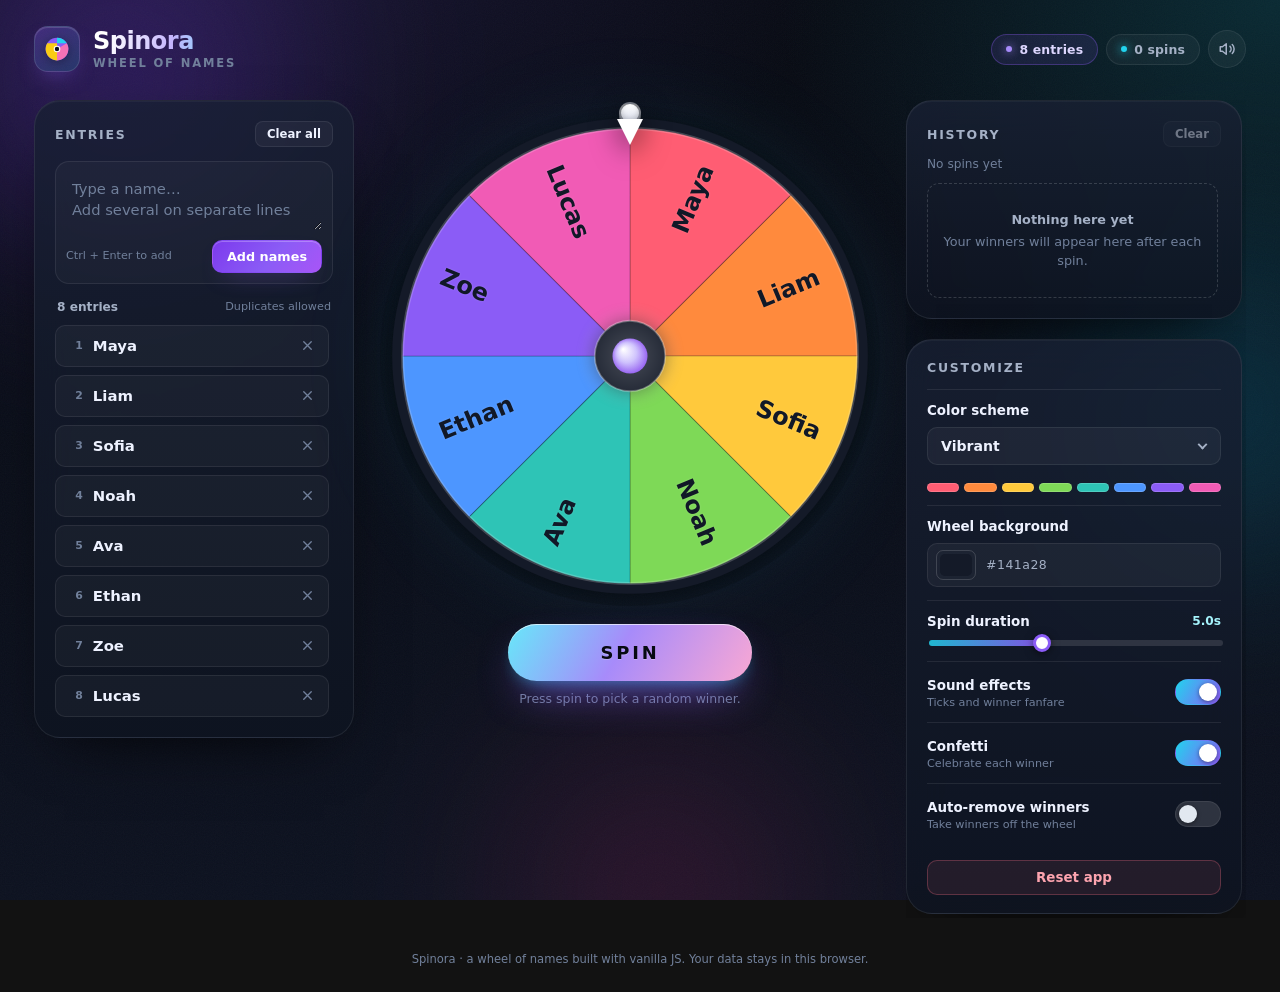
==== commit 42903c7f: "fixes" ====
--- a/wheel-of-names/index.html
+++ b/wheel-of-names/index.html
@@ -39,6 +39,24 @@
     <div class="header-meta">
       <span class="pill" id="entryPill" aria-live="polite">8 entries</span>
       <span class="pill pill-muted" id="spinCounterPill">0 spins</span>
+      <button
+        type="button"
+        class="icon-toggle"
+        id="soundQuickBtn"
+        aria-pressed="true"
+        aria-label="Sound effects"
+        title="Mute sound effects"
+      >
+        <svg class="icon-on" viewBox="0 0 24 24" width="18" height="18" fill="none" stroke="currentColor" stroke-width="2" stroke-linecap="round" stroke-linejoin="round" aria-hidden="true">
+          <path d="M11 5 6 9H3v6h3l5 4V5Z"></path>
+          <path d="M16 8.5a5 5 0 0 1 0 7"></path>
+          <path d="M19 6a8.5 8.5 0 0 1 0 12"></path>
+        </svg>
+        <svg class="icon-off" viewBox="0 0 24 24" width="18" height="18" fill="none" stroke="currentColor" stroke-width="2" stroke-linecap="round" stroke-linejoin="round" aria-hidden="true">
+          <path d="M11 5 6 9H3v6h3l5 4V5Z"></path>
+          <path d="m16 9 5 6M21 9l-5 6"></path>
+        </svg>
+      </button>
     </div>
   </header>
 
@@ -138,6 +156,7 @@
               <option value="candy">Candy</option>
             </select>
           </div>
+          <div class="scheme-preview" id="schemePreview" aria-hidden="true"></div>
         </div>
 
         <div class="setting setting-inline">
--- a/wheel-of-names/css/style.css
+++ b/wheel-of-names/css/style.css
@@ -3,6 +3,7 @@
    Design tokens
    ========================================================= */
 :root {
+  color-scheme: dark;
   --bg: #080b13;
   --bg-2: #0d1220;
   --panel: rgba(19, 26, 42, 0.72);
@@ -54,6 +55,7 @@
     linear-gradient(180deg, var(--bg) 0%, var(--bg-2) 100%);
   background-attachment: fixed;
   overflow-x: hidden;
+  overflow-x: clip;
   -webkit-font-smoothing: antialiased;
   text-rendering: optimizeLegibility;
 }
@@ -302,6 +304,42 @@
 .pill-muted::before {
   background: var(--accent-2);
   box-shadow: 0 0 10px var(--accent-2);
+}
+
+.icon-toggle {
+  display: grid;
+  place-items: center;
+  flex: 0 0 auto;
+  width: 38px;
+  height: 38px;
+  border-radius: 50%;
+  border: 1px solid var(--border);
+  background: rgba(255, 255, 255, 0.045);
+  color: var(--muted);
+  cursor: pointer;
+  transition: background 0.16s, border-color 0.16s, color 0.16s, transform 0.16s;
+}
+.icon-toggle:hover {
+  background: rgba(255, 255, 255, 0.09);
+  border-color: var(--border-strong);
+  color: var(--text);
+}
+.icon-toggle:active {
+  transform: scale(0.94);
+}
+.icon-toggle .icon-off {
+  display: none;
+}
+.icon-toggle[aria-pressed="false"] {
+  color: #fda4af;
+  border-color: rgba(251, 113, 133, 0.32);
+  background: rgba(251, 113, 133, 0.1);
+}
+.icon-toggle[aria-pressed="false"] .icon-on {
+  display: none;
+}
+.icon-toggle[aria-pressed="false"] .icon-off {
+  display: block;
 }
 
 /* =========================================================
@@ -886,6 +924,7 @@
   width: 100%;
   appearance: none;
   -webkit-appearance: none;
+  color-scheme: dark;
   padding: 10px 38px 10px 13px;
   border-radius: var(--radius-sm);
   border: 1px solid var(--border);
@@ -914,6 +953,29 @@
   border-bottom: 2px solid var(--muted);
   transform: translateY(-70%) rotate(45deg);
   pointer-events: none;
+}
+.select option,
+.select optgroup {
+  background-color: #151d2f;
+  color: #eef2ff;
+}
+.select option:checked {
+  background-color: #4c1d95;
+  color: #ffffff;
+}
+
+.scheme-preview {
+  display: flex;
+  gap: 5px;
+  height: 9px;
+  margin-top: 9px;
+}
+.scheme-dot {
+  flex: 1;
+  min-width: 0;
+  border-radius: 999px;
+  box-shadow: inset 0 0 0 1px rgba(255, 255, 255, 0.16);
+  transition: background 0.2s;
 }
 
 .color-control {
@@ -1240,8 +1302,7 @@
   grid-column: 1 / -1;
 }
 #removeWinnerBtn[hidden],
-#keepWinnerBtn[hidden],
-#doneWinnerBtn[hidden] {
+#keepWinnerBtn[hidden] {
   display: none;
 }
 
@@ -1382,6 +1443,11 @@
   .wheel-area {
     width: 100%;
   }
+  .wheel-halo {
+    inset: -2%;
+    filter: blur(30px);
+    animation: none;
+  }
   .spin-btn {
     width: 100%;
     max-width: 330px;
